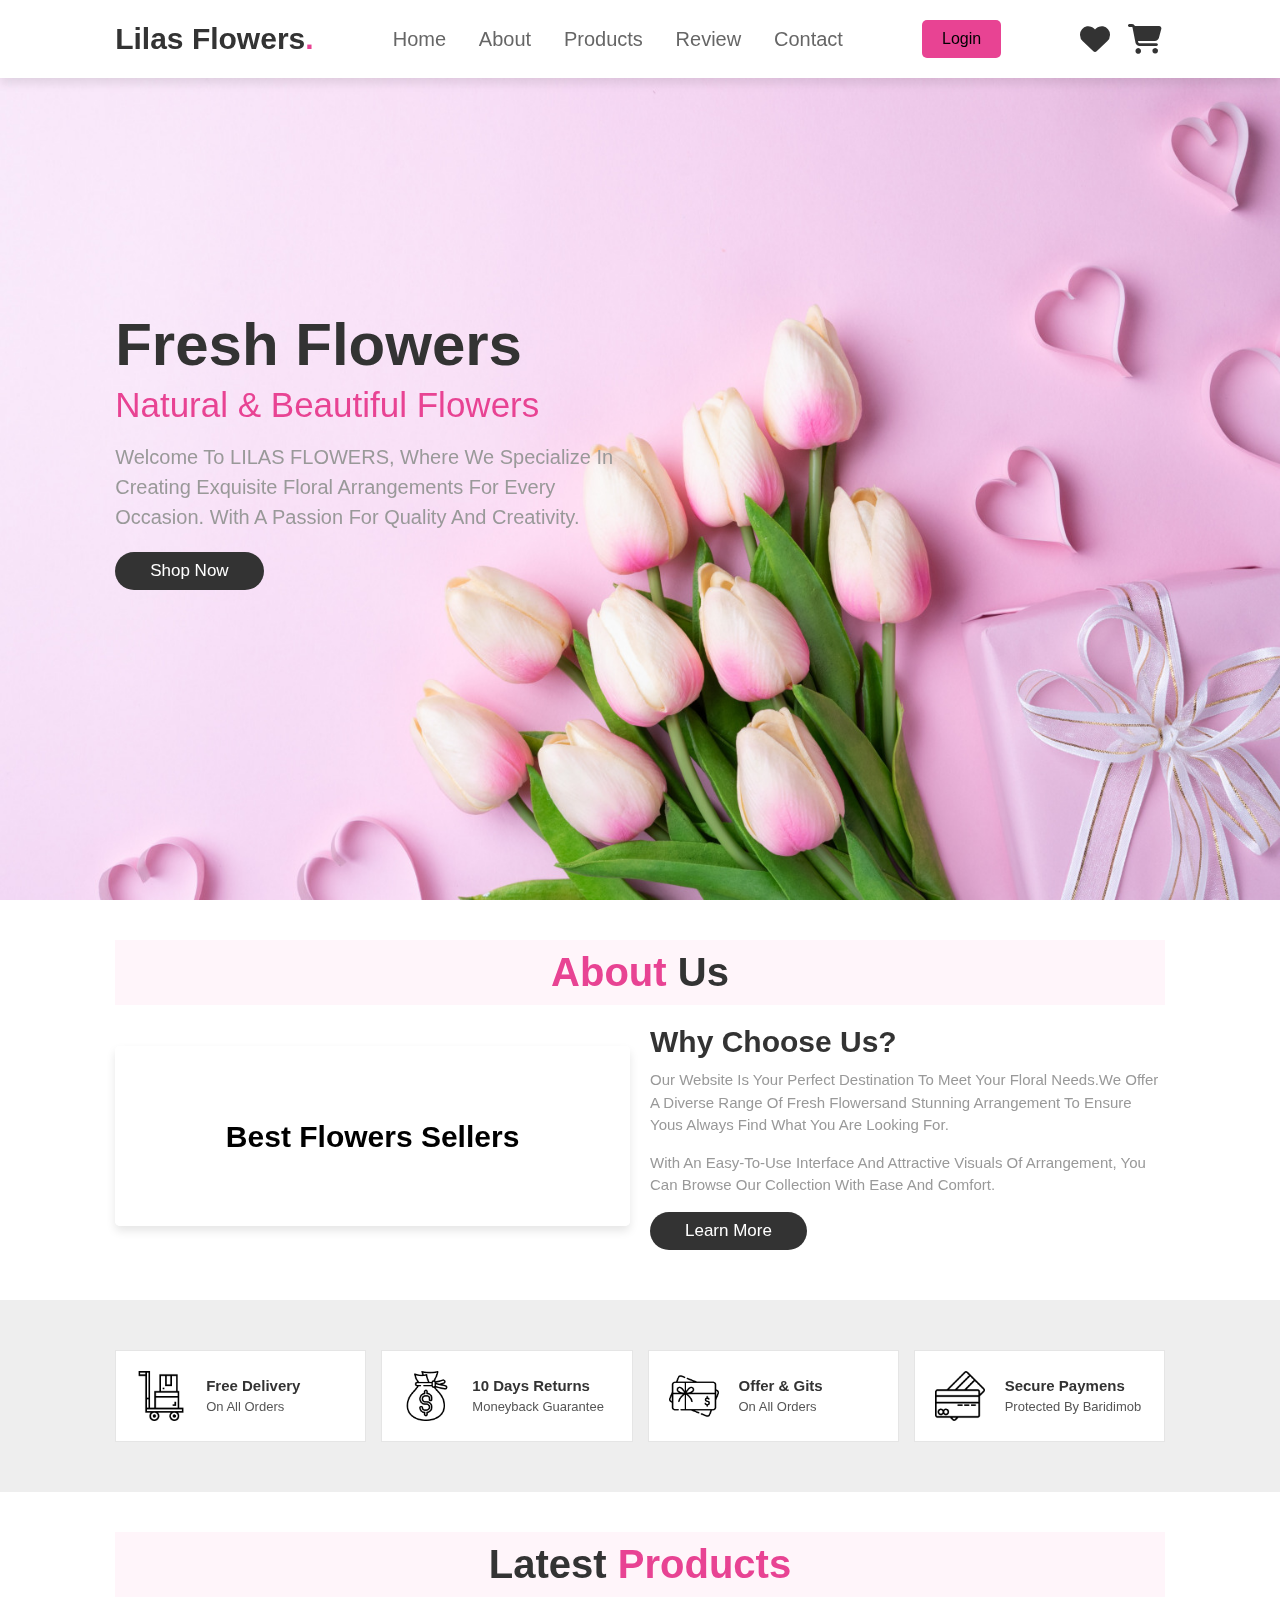
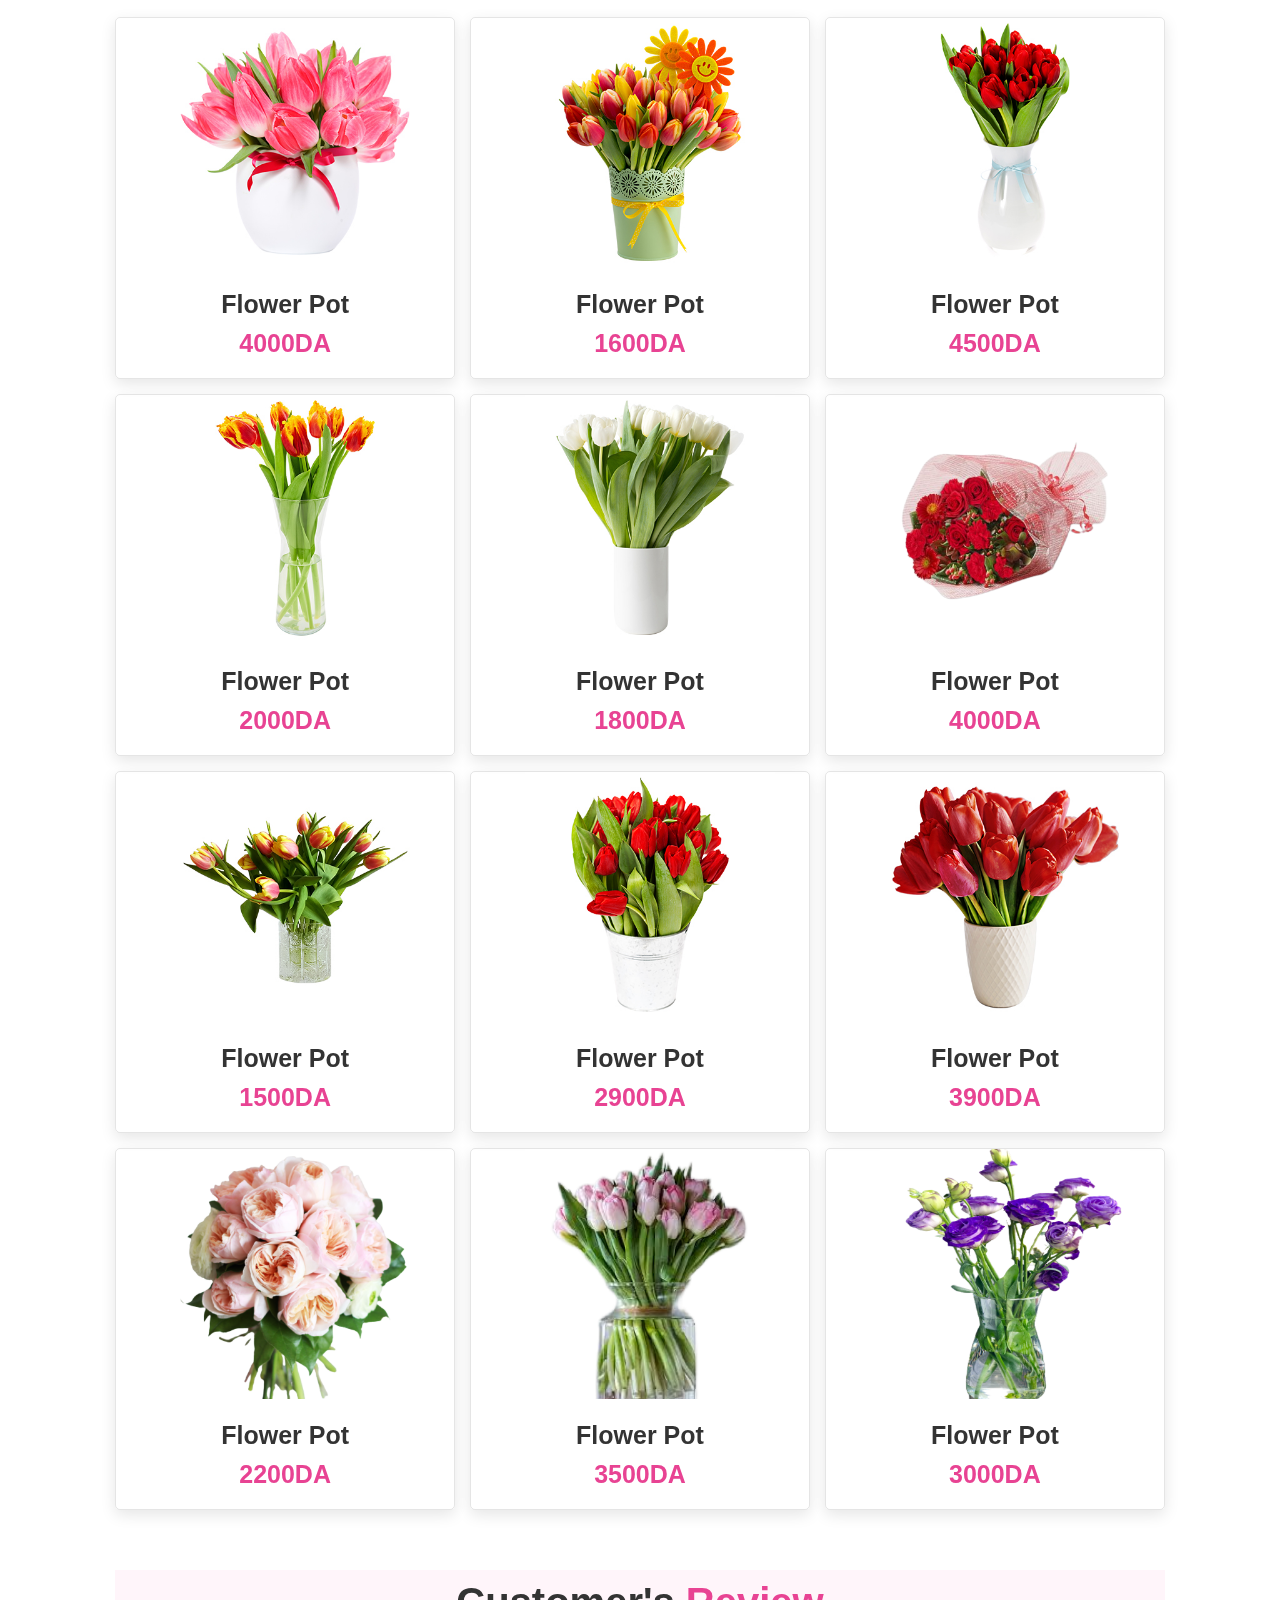
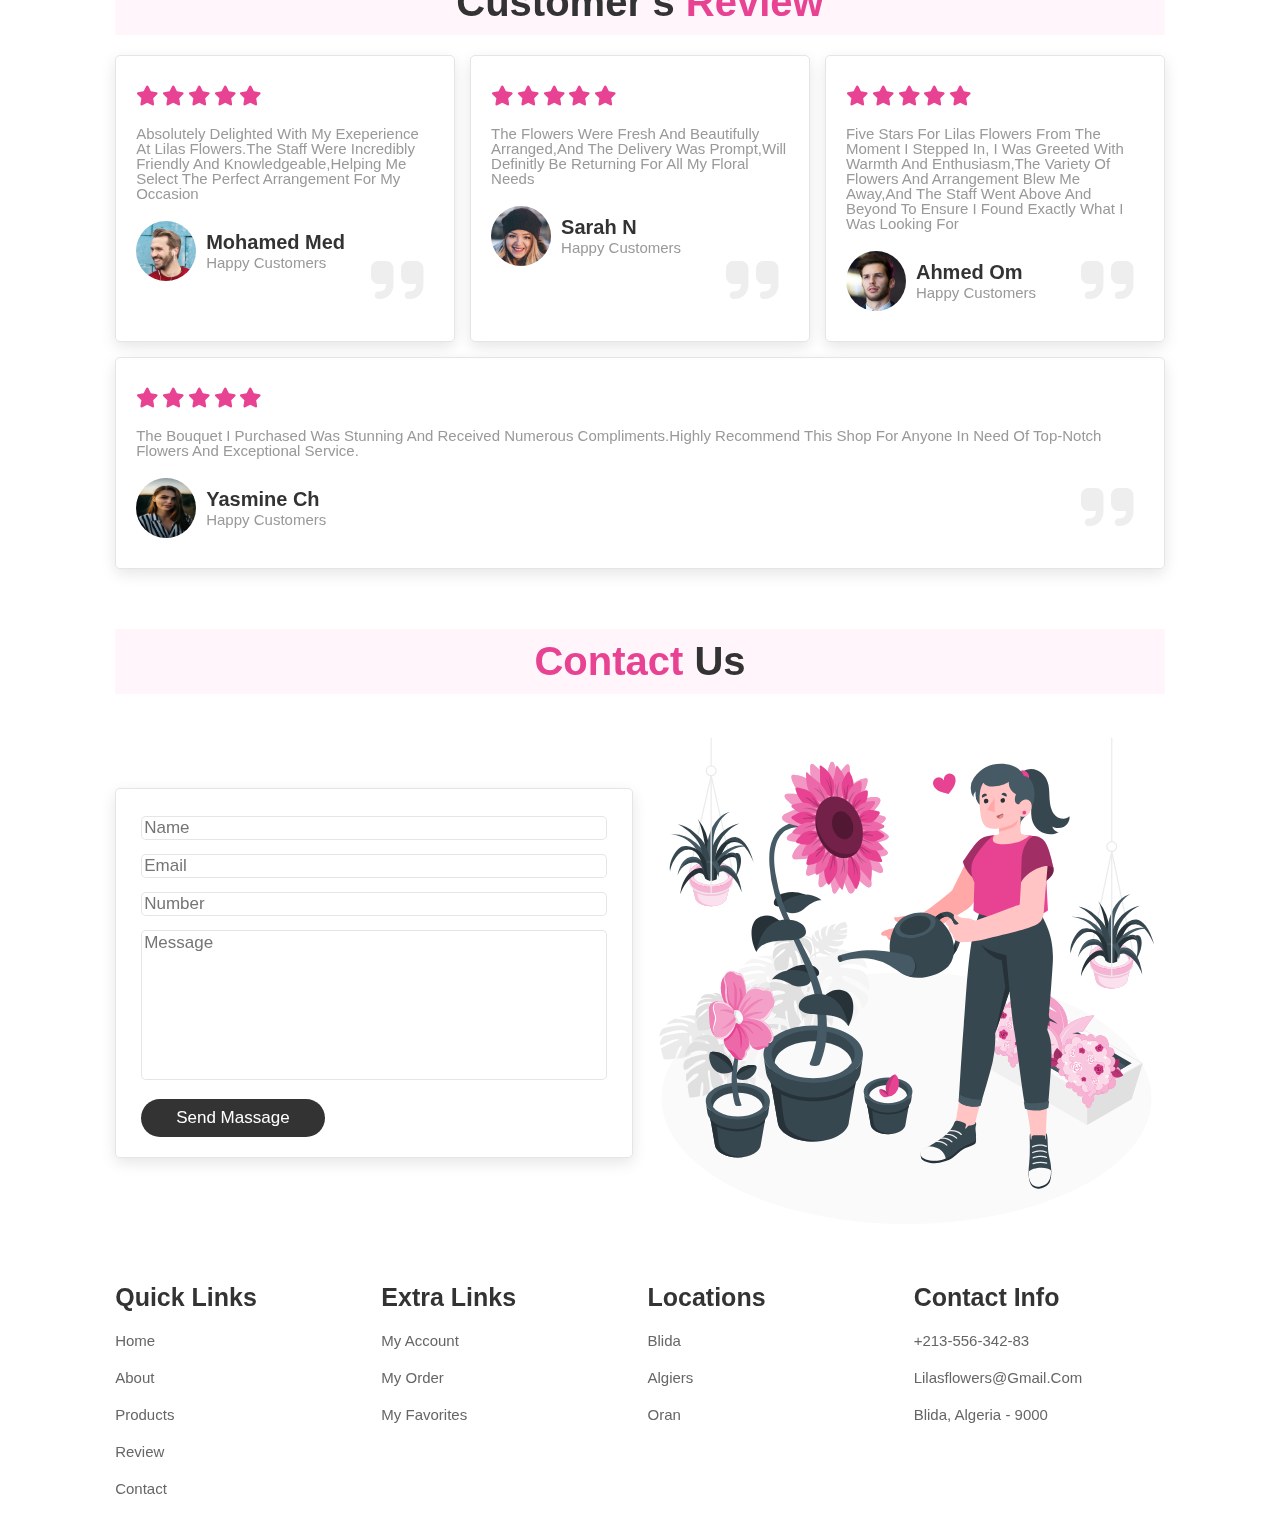
==== index.html @ ccbb98de "first commit" ====
<!DOCTYPE html>
<html lang="en">

<head>
    <meta charset="UTF-8">
    <meta name="viewport" content="width=device-width, initial-scale=1.0">
    <title>Complete Responsive Flower Website Design Tutorials</title>
    <!--Font awesome cdn link-->
    <link rel="stylesheet" href="https://cdnjs.cloudflare.com/ajax/libs/font-awesome/6.4.0/css/all.min.css">
    <!--custom css file link-->
    <link rel="stylesheet" href="style.css">
</head>

<body>

    <!--Header section starts-->
    <header>
        <input type="checkbox" name="" id="toggler">
        <label for="toggler" class="fas fa-bars"></label>
        <a href="#" class="logo">Lilas flowers<span>.</span></a>
        <nav class="navbar">
            <a href="#home">Home</a>
            <a href="#about">About</a>
            <a href="#products">Products</a>
            <a href="#review">Review</a>
            <a href="#contact">Contact</a>
        </nav>
        <div>
            <a href="login.html" id="loginIcon">Login</a>

        </div>
        <div class="icons">
            <a href="#" class="fas fa-heart"></a>
            <a href="#" class="fas fa-shopping-cart"></a>
            <div class="user-icon-container">
                <a href="#" id="userIcon" class="fas fa-user"></a>
                <div id="userInfo" class="user-info-popup" style="display: none;">
                    <p id="username"></p>
                    <p id="email"></p>
                    <button id="logoutButton">Logout</button>
                </div>
            </div>
        </div>

    </header>
    <!--Header section ends-->


    <!--Home section starts-->
    <section class="home" id="home">
        <div class="content">
            <h3>Fresh Flowers</h3>
            <span>Natural & beautiful flowers</span>
            <p>Welcome to LILAS FLOWERS, where we specialize in creating exquisite floral arrangements for every
                occasion. with a passion for quality and creativity.</p>
            <a href="#products" class="btn"> Shop Now</a>
        </div>
    </section>


    <!--Home section ends-->


    <!--About section starts-->
    <section class="about" id="about">
        <h1 class="heading"><span>about</span> us</h1>
        <div class="row">
            <div class="video-container">
                <video src="images/about-vid.mp4" loop autoplay muted></video>
                <h3>best flowers sellers</h3>
            </div>
            <div class="content">
                <h3>why choose us?</h3>
                <p>Our Website is your perfect destination to meet your floral needs.We offer a diverse range of fresh
                    flowersand stunning arrangement to ensure yous always find what you are looking for.</p>
                <p>With an easy-to-use interface and attractive visuals of arrangement, you can browse our collection
                    with ease and comfort.</p>
                <a href="#" class="btn">Learn More</a>

            </div>
        </div>
    </section>

    <!--About section ends-->

    <!--icons section starts-->

    <section class="icons-container">
        <div class="icons">
            <img src="images/icon-1.png" alt="">
            <div class="info">
                <h3>Free delivery</h3>
                <span>on all orders</span>
            </div>
        </div>

        <div class="icons">
            <img src="images/icon-2.png" alt="">
            <div class="info">
                <h3>10 days returns</h3>
                <span>Moneyback guarantee</span>
            </div>
        </div>

        <div class="icons">
            <img src="images/icon-3.png" alt="">
            <div class="info">
                <h3>offer & gits</h3>
                <span>on all orders</span>
            </div>
        </div>

        <div class="icons">
            <img src="images/icon-4.png" alt="">
            <div class="info">
                <h3>secure paymens</h3>
                <span>protected by Baridimob</span>
            </div>
        </div>
    </section>

    <!--icons section ends-->

    <!--Products section stars-->

    <section class="products" id="products">
        <h1 class="heading">latest <span>products</span></h1>
        <div class="box-container">
            <div class="box">

                <div class="image">
                    <img src="images/img-1.jpg" alt="">
                    <div class="icons">
                        <a href="#" class="fas fa-heart"></a>
                        <a href="#" class="cart-btn">add to cart</a>
                        <a href="#" class="fas fa-share"></a>
                    </div>
                </div>
                <div class="content">
                    <h3>Flower pot</h3>
                    <div class="price">4000DA</div>
                </div>
            </div>

            <div class="box">

                <div class="image">
                    <img src="images/img-2.jpg" alt="">
                    <div class="icons">
                        <a href="#" class="fas fa-heart"></a>
                        <a href="#" class="cart-btn">add to cart</a>
                        <a href="#" class="fas fa-share"></a>
                    </div>
                </div>
                <div class="content">
                    <h3>Flower pot</h3>
                    <div class="price">1600DA</div>
                </div>
            </div>

            <div class="box">

                <div class="image">
                    <img src="images/img-3.jpg" alt="">
                    <div class="icons">
                        <a href="#" class="fas fa-heart"></a>
                        <a href="#" class="cart-btn">add to cart</a>
                        <a href="#" class="fas fa-share"></a>
                    </div>
                </div>
                <div class="content">
                    <h3>Flower pot</h3>
                    <div class="price">4500DA</div>
                </div>
            </div>

            <div class="box">

                <div class="image">
                    <img src="images/img-4.jpg" alt="">
                    <div class="icons">
                        <a href="#" class="fas fa-heart"></a>
                        <a href="#" class="cart-btn">add to cart</a>
                        <a href="#" class="fas fa-share"></a>
                    </div>
                </div>
                <div class="content">
                    <h3>Flower pot</h3>
                    <div class="price">2000DA</div>
                </div>
            </div>

            <div class="box">

                <div class="image">
                    <img src="images/img-5.jpg" alt="">
                    <div class="icons">
                        <a href="#" class="fas fa-heart"></a>
                        <a href="#" class="cart-btn">add to cart</a>
                        <a href="#" class="fas fa-share"></a>
                    </div>
                </div>
                <div class="content">
                    <h3>Flower pot</h3>
                    <div class="price">1800DA</div>
                </div>
            </div>

            <div class="box">

                <div class="image">
                    <img src="images/img-6.png" alt="">
                    <div class="icons">
                        <a href="#" class="fas fa-heart"></a>
                        <a href="#" class="cart-btn">add to cart</a>
                        <a href="#" class="fas fa-share"></a>
                    </div>
                </div>
                <div class="content">
                    <h3>Flower pot</h3>
                    <div class="price">4000DA</div>
                </div>
            </div>

            <div class="box">

                <div class="image">
                    <img src="images/img-7.jpg" alt="">
                    <div class="icons">
                        <a href="#" class="fas fa-heart"></a>
                        <a href="#" class="cart-btn">add to cart</a>
                        <a href="#" class="fas fa-share"></a>
                    </div>
                </div>
                <div class="content">
                    <h3>Flower pot</h3>
                    <div class="price">1500DA</div>
                </div>
            </div>

            <div class="box">

                <div class="image">
                    <img src="images/img-8.jpg" alt="">
                    <div class="icons">
                        <a href="#" class="fas fa-heart"></a>
                        <a href="#" class="cart-btn">add to cart</a>
                        <a href="#" class="fas fa-share"></a>
                    </div>
                </div>
                <div class="content">
                    <h3>Flower pot</h3>
                    <div class="price">2900DA</div>
                </div>
            </div>

            <div class="box">

                <div class="image">
                    <img src="images/img-9.jpg" alt="">
                    <div class="icons">
                        <a href="#" class="fas fa-heart"></a>
                        <a href="#" class="cart-btn">add to cart</a>
                        <a href="#" class="fas fa-share"></a>
                    </div>
                </div>
                <div class="content">
                    <h3>Flower pot</h3>
                    <div class="price">3900DA</div>
                </div>
            </div>

            <div class="box">

                <div class="image">
                    <img src="images/img-10.png" alt="">
                    <div class="icons">
                        <a href="#" class="fas fa-heart"></a>
                        <a href="#" class="cart-btn">add to cart</a>
                        <a href="#" class="fas fa-share"></a>
                    </div>
                </div>
                <div class="content">
                    <h3>Flower pot</h3>
                    <div class="price">2200DA</div>
                </div>
            </div>

            <div class="box">

                <div class="image">
                    <img src="images/img-11.png" alt="">
                    <div class="icons">
                        <a href="#" class="fas fa-heart"></a>
                        <a href="#" class="cart-btn">add to cart</a>
                        <a href="#" class="fas fa-share"></a>
                    </div>
                </div>
                <div class="content">
                    <h3>Flower pot</h3>
                    <div class="price">3500DA</div>
                </div>
            </div>

            <div class="box">

                <div class="image">
                    <img src="images/img-12.png" alt="">
                    <div class="icons">
                        <a href="#" class="fas fa-heart"></a>
                        <a href="#" class="cart-btn">add to cart</a>
                        <a href="#" class="fas fa-share"></a>
                    </div>
                </div>
                <div class="content">
                    <h3>Flower pot</h3>
                    <div class="price">3000DA </div>
                </div>
            </div>
        </div>
    </section>
    <!--Products section ends-->


    <!--review section starts-->
    <section class="review" id="review">
        <h1 class="heading">customer's <span>review</span></h1>
        <div class="box-container">
            <div class="box">
                <div class="stars">
                    <i class="fas fa-star"></i>
                    <i class="fas fa-star"></i>
                    <i class="fas fa-star"></i>
                    <i class="fas fa-star"></i>
                    <i class="fas fa-star"></i>
                </div>
                <p>Absolutely delighted with my exeperience at lilas flowers.the staff were incredibly friendly and
                    knowledgeable,helping me select the perfect arrangement for my occasion</p>
                <div class="user">
                    <img src="images/pic-1.png" alt="">
                    <div class="user-info">
                        <h3>Mohamed med</h3>
                        <span>Happy Customers</span>
                    </div>
                </div>
                <span class="fas fa-quote-right"></span>
            </div>

            <div class="box">
                <div class="stars">
                    <i class="fas fa-star"></i>
                    <i class="fas fa-star"></i>
                    <i class="fas fa-star"></i>
                    <i class="fas fa-star"></i>
                    <i class="fas fa-star"></i>
                </div>
                <p>the flowers were fresh and beautifully arranged,and the delivery was prompt,will definitly be
                    returning for all my floral needs </p>
                <div class="user">
                    <img src="images/pic-2.png" alt="">
                    <div class="user-info">
                        <h3>Sarah N</h3>
                        <span>Happy Customers</span>
                    </div>
                </div>
                <span class="fas fa-quote-right"></span>
            </div>

            <div class="box">
                <div class="stars">
                    <i class="fas fa-star"></i>
                    <i class="fas fa-star"></i>
                    <i class="fas fa-star"></i>
                    <i class="fas fa-star"></i>
                    <i class="fas fa-star"></i>
                </div>
                <p>five stars for lilas flowers from the moment i stepped in, i was greeted with warmth and
                    enthusiasm,the variety of flowers and arrangement blew me away,and the staff went above and beyond
                    to ensure i found exactly what i was looking for</p>
                <div class="user">
                    <img src="images/pic-3.png" alt="">
                    <div class="user-info">
                        <h3>Ahmed om </h3>
                        <span>Happy Customers</span>
                    </div>
                </div>
                <span class="fas fa-quote-right"></span>
            </div>

            <div class="box">
                <div class="stars">
                    <i class="fas fa-star"></i>
                    <i class="fas fa-star"></i>
                    <i class="fas fa-star"></i>
                    <i class="fas fa-star"></i>
                    <i class="fas fa-star"></i>
                </div>
                <p>the bouquet i purchased was stunning and received numerous compliments.Highly recommend this shop for
                    anyone in need of top-notch flowers and exceptional service.</p>
                <div class="user">
                    <img src="images/pic-4.jpg" alt="">
                    <div class="user-info">
                        <h3>Yasmine Ch</h3>
                        <span>Happy Customers</span>
                    </div>
                </div>
                <span class="fas fa-quote-right"></span>
            </div>
        </div>
    </section>

    <!--review section ends-->


    <!--contact section starts-->
    <section class="contact" id="contact">
        <h1 class="heading"><span>contact</span> us</h1>
        <div class="row">
            <form action="">
                <input type="text" class="box" placeholder="Name">
                <input type="email" class="box" placeholder="Email">
                <input type="number" class="box" placeholder="Number">
                <textarea name="" class="box" placeholder="Message" id="" cols="30" rows="10"></textarea>
                <input type="submit" value="send massage" class="btn">
            </form>
            <div class="image">
                <img src="images/contact-img.svg" alt="">
            </div>
        </div>
    </section>
    <!--contact section ends-->

    <!--footer section starts-->
    <section class="footer">
        <div class="box-container">
            <div class="box">
                <h3>quick links</h3>
                <a href="#">home</a>
                <a href="#">about</a>
                <a href="#">products</a>
                <a href="#">review</a>
                <a href="#">contact</a>
            </div>
            <div class="box">
                <h3>Extra links</h3>
                <a href="#">my account</a>
                <a href="#">my order</a>
                <a href="#">my favorites</a>
            </div>
            <div class="box">
                <h3>Locations</h3>
                <a href="#">Blida</a>
                <a href="#">Algiers</a>
                <a href="#">oran</a>
            </div>

            <div class="box">
                <h3>contact info</h3>
                <a href="#">+213-556-342-83</a>
                <a href="#">Lilasflowers@gmail.com</a>
                <a href="#">blida, Algeria - 9000</a>


            </div>
        </div>

    </section>

    <!--footer section ends-->

    <script>
        window.onload = function () {
            const currentUser = JSON.parse(sessionStorage.getItem('currentUser'));
            if (currentUser) {
                // If a user is logged in, show the user icon and set the user information
                document.getElementById('loginIcon').style.display = 'none';
                document.getElementById('userIcon').style.display = 'block';
                document.getElementById('username').textContent = currentUser.username;
                document.getElementById('email').textContent = currentUser.email;
            } else {
                // If no user is logged in, hide the user icon
                document.getElementById('userIcon').style.display = 'none';
                document.getElementById('loginIcon').style.display = 'block';
            }

            document.getElementById('userIcon').onclick = function () {
                // Toggle the display of the user information
                const userInfo = document.getElementById('userInfo');
                userInfo.style.display = userInfo.style.display === 'none' ? 'block' : 'none';
            };

            document.getElementById('logoutButton').onclick = function () {
                // Clear the user session
                sessionStorage.removeItem('currentUser');

                // Hide the user information and logout button
                document.getElementById('userInfo').style.display = 'none';

                // Show the login button
                document.getElementById('loginIcon').style.display = 'block';

                // Optionally, you can also reload the page
                location.reload();
            };
        };
    </script>




</body>

</html>
---- style.css ----
:root {
    --pink: #e84393;
}

* {
    margin: 0;
    box-sizing: border-box;
    font-family: Verdana, Geneva, Tahoma, sans-serif;
    outline: none;
    border: none;
    text-decoration: none;
    text-transform: capitalize;
    transition: .2s linear;

}


html {
    font-size: 62.5%;
    scroll-behavior: smooth;
    scroll-padding-top: 6rem;
    overflow-x: hidden;
}

section {
    padding: 2rem 9%;

}

.heading {
    text-align: center;
    font-size: 4rem;
    color: #333;
    padding: 1rem;
    margin: 2rem 0;
    background: rgba(255, 51, 153, .05);

}

.heading span {
    color: var(--pink);
}

.btn {
    display: inline-block;
    margin-top: 1rem;
    border-radius: 5rem;
    background: #333;
    color: #fff;
    padding: .9rem 3.5rem;
    cursor: pointer;
    font-size: 1.7rem;
}

.btn:hover {
    background: var(--pink);
}

header {
    position: fixed;
    top: 0;
    left: 0;
    right: 0;
    background: #fff;
    padding: 2rem 9%;
    display: flex;
    align-items: center;
    justify-content: space-between;
    z-index: 1000;
    box-shadow: 0 .5rem 1rem rgb(0, 0, 0, .1);
}

header .logo {
    font-size: 3rem;
    color: #333;
    font-weight: bolder;
}

header .logo span {
    color: var(--pink);
}

header .navbar a {
    font-size: 2rem;
    padding: 0 1.5rem;
    color: #666;
}

header .navbar a:hover {
    color: var(--pink);
}

header .icons a {
    font-size: 3rem;
    color: #333;
    margin-left: 1.5rem;
}

header .icons a:hover {
    color: var(--pink);
}

header #toggler {
    display: none;
}

header .fa-bars {
    font-size: 3rem;
    color: #333;
    border-radius: .5rem;
    padding: .5rem 1.5rem;
    cursor: pointer;
    border: .1rem solid rgba(0, 0, 0, .3);
    display: none;
}


.home {
    display: flex;
    align-items: center;
    min-height: 100vh;
    background: url(/images/background.png) no-repeat;
    background-size: cover;
    background-position: center;
}

.home .content {
    max-width: 50rem;
}

.home .content h3 {
    font-size: 6rem;
    color: #333;
}

.home .content span {
    font-size: 3.5rem;
    color: var(--pink);
    padding: 1rem 0;
    line-height: 1.5;
}

.home .content p {
    font-size: 2rem;
    color: #999;
    padding: 1rem 0;
    line-height: 1.5;
}

.about .row {
    display: flex;
    align-items: center;
    gap: 2rem;
    flex-wrap: wrap;
    pad: 2rem 0;
    padding-bottom: 3rem;

}

.about .row .video-container {
    flex: 1 1 40rem;
    position: relative;
}


.about .row .video-container video {
    width: 100%;
    border: 1.5rem solid #fff;
    border-radius: .5rem;
    box-shadow: 0 .5rem 1rem rgba(0, 0, 0, .1);
    object-fit: cover;
}


.about .row .video-container h3 {
    position: absolute;
    top: 50%;
    transform: translateY(-50%);
    font-size: 3rem;
    background: #fff;
    width: 100%;
    padding: 1rem 2rem;
    text-align: center;
    mix-blend-mode: screen;

}

.about .row .content {
    flex: 1 1 40rem;
}

.about .row .content h3 {
    font-size: 3rem;
    color: #333;

}

.about .row .content p {
    font-size: 1.5rem;
    color: #999;
    padding: .5rem 0;
    padding-top: 1rem;
    line-height: 1.5;

}

.icons-container {
    background: #eee;
    display: flex;
    flex-wrap: wrap;
    gap: 1.5rem;
    padding-top: 5rem;
    padding-bottom: 5rem;
}

.icons-container .icons {
    background: #fff;
    border: .1rem solid rgba(0, 0, 0, .1);
    padding: 2rem;
    display: flex;
    align-items: center;
    flex: 1 1 25rem;
}

.icons-container .icons img {
    height: 5rem;
    margin-right: 2rem;
}

.icons-container .icons h3 {
    color: #333;
    padding-bottom: .5rem;
    font-size: 1.5rem;
}


.icons-container .icons span {
    color: #555;
    font-size: 1.3rem;
}

.products .box-container {
    display: flex;
    flex-wrap: wrap;
    gap: 1.5rem;

}

.products .box-container .box {
    flex: 1 1 30rem;
    box-shadow: 0 .5rem 1.5rem rgba(0, 0, 0, .1);
    border-radius: .5rem;
    border: .1rem solid rgba(0, 0, 0, .1);
    position: relative;
}

.products .box-container .box .discount {
    position: absolute;
    top: 1rem;
    left: 1rem;
    padding: .7rem 1rem;
    font-size: 2rem;
    color: var(--pink);
    background: rgba(255, 51, 153, 0.5);
    z-index: 1;
    border-radius: .5rem;
}

.products .box-container .box .image {
    position: relative;
    text-align: center;
    padding-left: 2rem;
    overflow: hidden;
}

.products .box-container .box .image img {
    height: 25rem;
}

.products .box-container .box:hover .image img {
    transform: scale(1.1);
}

.products .box-container .box .image .icons {
    position: absolute;
    bottom: -7rem;
    left: 0;
    right: 0;
    display: flex;
}

.products .box-container .box:hover .image .icons {
    bottom: 0;
}

.products .box-container .box:hover .image .icons a {
    height: 5rem;
    line-height: 5rem;
    font-size: 2rem;
    width: 50%;
    background: var(--pink);
    color: #fff;
}

.products .box-container .box:hover .image .icons .cart-btn {
    border-left: .1rem solid #fff7;
    border-right: .1rem solid #fff7;
    width: 100%;
}

.products .box-container .box:hover .image .icons a:hover {
    background: #333;
}

.products .box-container .box .content {
    padding: 2rem;
    text-align: center;
}

.products .box-container .box .content h3 {
    font-size: 2.5rem;
    color: #333;
}

.products .box-container .box .content .price {
    font-size: 2.5rem;
    color: var(--pink);
    font-weight: bolder;
    padding-top: 1rem;
}

.products .box-container .box .content .price span {
    font-size: 1.5rem;
    color: #999;
    font-weight: lighter;
    text-decoration: line-through;
}

.review .box-container {
    display: flex;
    flex-wrap: wrap;
    gap: 1.5rem;
}

.review .box-container .box {
    flex: 1 1 30rem;
    box-shadow: 0 .5rem 1.5rem rgba(0, 0, 0, .1);
    border-radius: .5rem;
    padding: 3rem 2rem;
    position: relative;
    border: .1rem solid rgba(0, 0, 0, .1);

}


.review .box-container .box .fa-quote-right {
    position: absolute;
    bottom: 3rem;
    right: 3rem;
    font-size: 6rem;
    color: #eee;

}

.review .box-container .box .stars i {
    color: var(--pink);
    font-size: 2rem;
}

.review .box-container .box p {
    color: #999;
    font-size: 1.5rem;
    line-height: 1.5rem;
    padding-top: 2rem;
}

.review .box-container .box .user {
    display: flex;
    align-items: center;
    padding-top: 2rem;

}

.review .box-container .box .user img {
    height: 6rem;
    width: 6rem;
    border-radius: 50%;
    object-fit: cover;
    margin-right: 1rem;
}

.review .box-container .box .user h3 {
    font-size: 2rem;
    color: #333;
}


.review .box-container .box .user span {
    font-size: 1.5rem;
    color: #999;
}

.contact .row {
    display: flex;
    flex-wrap: wrap;
    gap: 1.5rem;
    align-items: center;
}

.contact .row form {
    flex: 1 1 40rem;
    padding: 2rem 2.5rem;
    box-shadow: 0 .5rem 1.5rem rgba(0, 0, 0, .1);
    border: .1rem solid rgba(0, 0, 0, .1);
    background: #fff;
    border-radius: .5rem;
}

.contact .row .image {
    flex: 1 1 40rem;

}

.contact.row .image img {
    width: 100%;
}

.contact .row form .box {
    pad: 1rem;
    font-size: 1.7rem;
    color: #333;
    text-transform: none;
    border: .1rem solid rgba(0, 0, 0, .1);
    border-radius: .5rem;
    margin: .7rem 0;
    width: 100%;
}

.contact .row form .box:focus {
    border-color: var(--pink);
}

.contact .row form textarea {
    height: 15rem;
    resize: none;
}


.footer .box-container {
    display: flex;
    flex-wrap: wrap;
    gap: 1.5rem;
}

.footer .box-container .box {
    flex: 1 1 25rem;
}

.footer .box-container .box h3 {
    color: #333;
    font-size: 2.5rem;
    padding: 1rem 0;
}

.footer .box-container .box a {
    display: block;
    color: #666;
    font-size: 1.5rem;
    padding: 1rem 0;
}


.footer .box-container .box a:hover {
    color: var(--pink);
    text-decoration: underline;
}

.footer .box-container .box img {
    margin-top: 1rem;
}

.footer .credit {
    text-align: center;
    padding: 1.5rem;
    margin-top: 1.5rem;
    padding-top: 2.5rem;
    font-size: 2rem;
    color: #333;
    border-top: .1rem solid rgba(0, 0, 0, .1);
}

.footer .credit span {
    color: var(--pink);
}






/* media queries*/
@media (max-width:991px) {

    html {
        font-size: 55%
    }

    header {
        padding: 2rem;
    }

    section {
        padding: 2rem;
    }

    .home {
        background-position: center;
    }

}

@media (max-width:768px) {
    html .fa-bars {
        display: block;
    }

    header .navbar {
        position: absolute;
        top: 100%;
        left: 0;
        right: 0;
        background: #eee;
        border-top: .1rem solid rgba(0, 0, 0, .1);
        clip-path: polygon(0 0, 100% 0, 100% 0, 0 0);
    }

    header #toggler:checked~.navbar {
        clip-path: polygon(0 0, 100% 0, 100% 100%, 0% 100%);
        ;
    }

    header .navbar a {
        margin: 1.5rem;
        padding: 1.5rem;
        background: #fff;
        border: .1rem solid rgb(0, 0, 0, .1);
        display: block;
    }

    .home.content h3 {
        font-size: 5rem;

    }

    .home.content span {
        font-size: 2.5rem;

    }

    .icons-container .icons h3 {

        font-size: 2rem;
    }


    .icons-container .icons span {
        font-size: 1.7rem;
    }
}


@media (max-width:450px) {

    html {
        font-size: 50%
    }

    .heading {
        font-size: 3rem;
    }

}

.Login-btn {
    border-radius: 50px;
    cursor: pointer;
    height: 40px;
    width: 100px;
    background-color: #e84393;
    font-weight: 600;
    color: white;
    font-size: medium;
}

.login-section {
    padding-top: px;
    display: flex;
    align-items: center;
    justify-content: center;

}

.login-form {

    border: none;
    padding: 40px;
    background: rgba(247, 247, 247, 0.6);
    color: #f9f9f9;
    width: 300px;
    font-family: 'Roboto', sans-serif;
    box-shadow: 0 0 15px rgba(0, 0, 0, 0.3);
    display: flex;
    flex-direction: column;
    align-items: center;
    justify-content: center;
}

.title {
    display: inline-block;
    position: relative;
    font-size: 2.8rem;
    text-transform: uppercase;
    margin-bottom: 3rem;
    color: #000000;
}

.title::after {
    content: '';
    position: absolute;
    left: 0;
    bottom: -5px;
    width: 100%;
    height: 3px;
    background: #e84393;
}

.field {
    margin-bottom: 3rem;
    padding: 0.2rem;
    font-size: 2rem;
    color: #000000;
    width: 100%;
    background: transparent;
    border: none;
    border-bottom: 2px solid black;
    outline: none;
}

.box {
    position: relative;
}

.box label {
    position: absolute;
    top: 0;
    left: 0;
    font-size: 1.7rem;
    transition: 0.5s;
    color: #000000;
}

.field:focus~label,
.field:valid~label {
    top: -15px;
    color: #e84393;
    font-size: 0.8rem;
}

.hide,
.show {
    position: absolute;
    right: 0;
    width: 20px;
    appearance: none;
    cursor: pointer;
    filter: brightness(0)invert(1);
}

.submit {
    display: block;
    margin: 0 auto;
    padding: 0.9rem 4rem;
    color: #ffffff;
    font-weight: 600;
    text-transform: uppercase;
    font-size: 1.2rem;
    background-color: #e84393;
    border: none;
    border-radius: 2rem;
    cursor: pointer;
}

.forget {
    font-size: 1.5rem;
    margin: 0.auto;
}

#forget {
    color: black;
    margin-top: 30px;
}

#click-here {
    font-size: 15px;
    text-decoration: underline;
    color: #e84393;
}

.login-text {
    color: black;
    font-size: medium;
}

.row {
    display: flex;
    justify-content: space-between;
}

.row .box {
    flex: 1;
    margin-right: 10px;
    /* Adjust as needed */
}

.row .box:last-child {
    margin-right: 0;
}




.flower-fusion-text {
    font-size: 40px;
    text-align: center;
    margin-top: 20px;
    font-weight: 600;
    color: #e84393;
    margin-bottom: 110px;
}

.flower-fusion-text span {
    color: black;
    font-weight: 600;
}

.username {
    font-size: 20px;
    /* Adjust as needed */
    margin-left: 10px;
    /* Space between the icon and the username */
}

.user-icon-container {
    position: relative;
    display: inline-block;
}

.user-info-popup {
    position: absolute;
    right: 0;
    background-color: #fff;
    padding: 10px;
    border: 1px solid #ccc;
    border-radius: 5px;
    z-index: 1;
    width: auto;
    height: auto;
    /* Adjust as needed */
}

.user-info-popup p {
    margin: 0 0 10px;
    font-size: 16px;
    /* Adjust as needed */
    color: #333;
    /* Adjust as needed */
}

.user-info-popup button {
    display: block;
    width: 100%;
    padding: 5px;
    font-size: 16px;
    /* Adjust as needed */
    color: #fff;
    /* Adjust as needed */
    background-color: #ff00f2;
    /* Adjust as needed */
    border: none;
    border-radius: 5px;
    cursor: pointer;
}

.user-info-popup button:hover {
    background-color: #666;
    /* Adjust as needed */
}

#loginIcon {
    display: inline-block;
    padding: 10px 20px;
    font-size: 16px;
    text-decoration: none;
    color: #000000;
    background-color: #e84393;
    border-radius: 5px;
    border: none;
    transition: background-color 0.3s ease;
}

#loginIcon:hover {
    background-color: #0056b3;
}

.login-section,
.signup-section {
    padding-top: 120px;
    /* Adjust this value to match the height of your header */
}
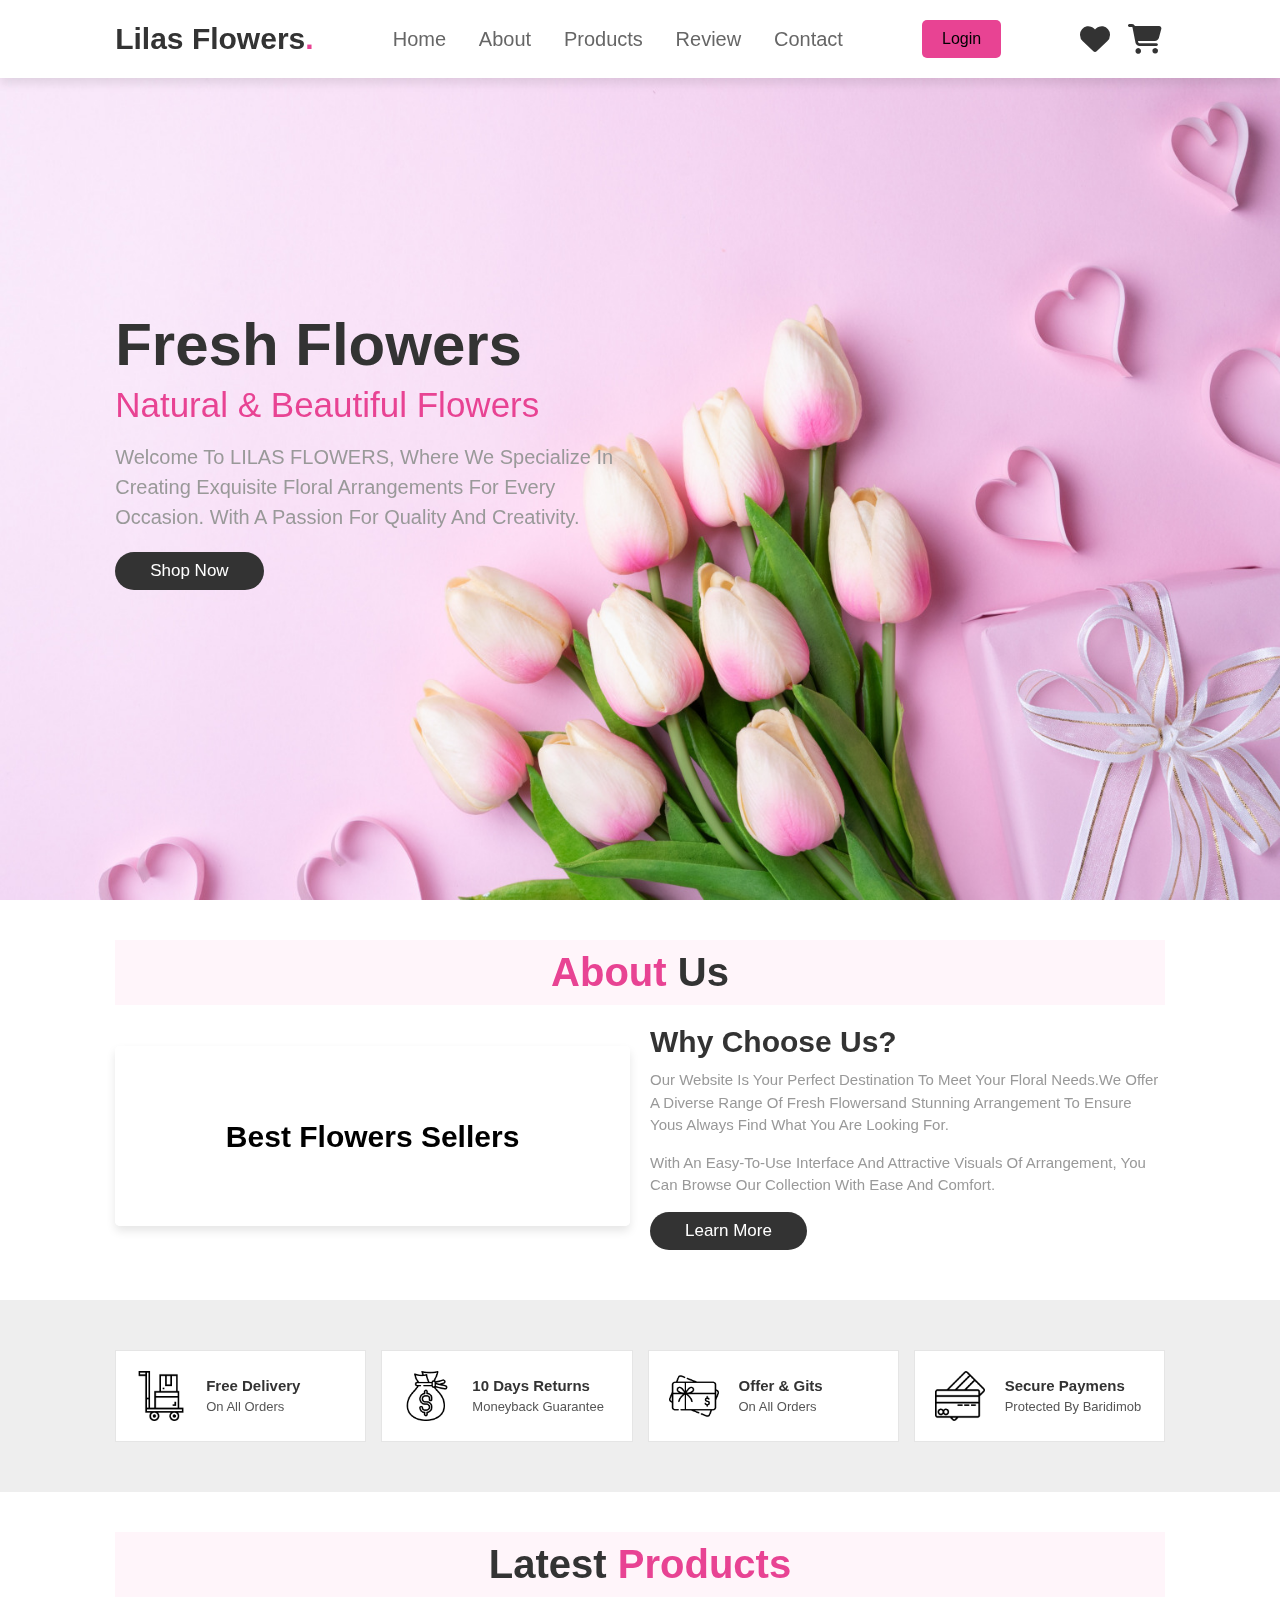
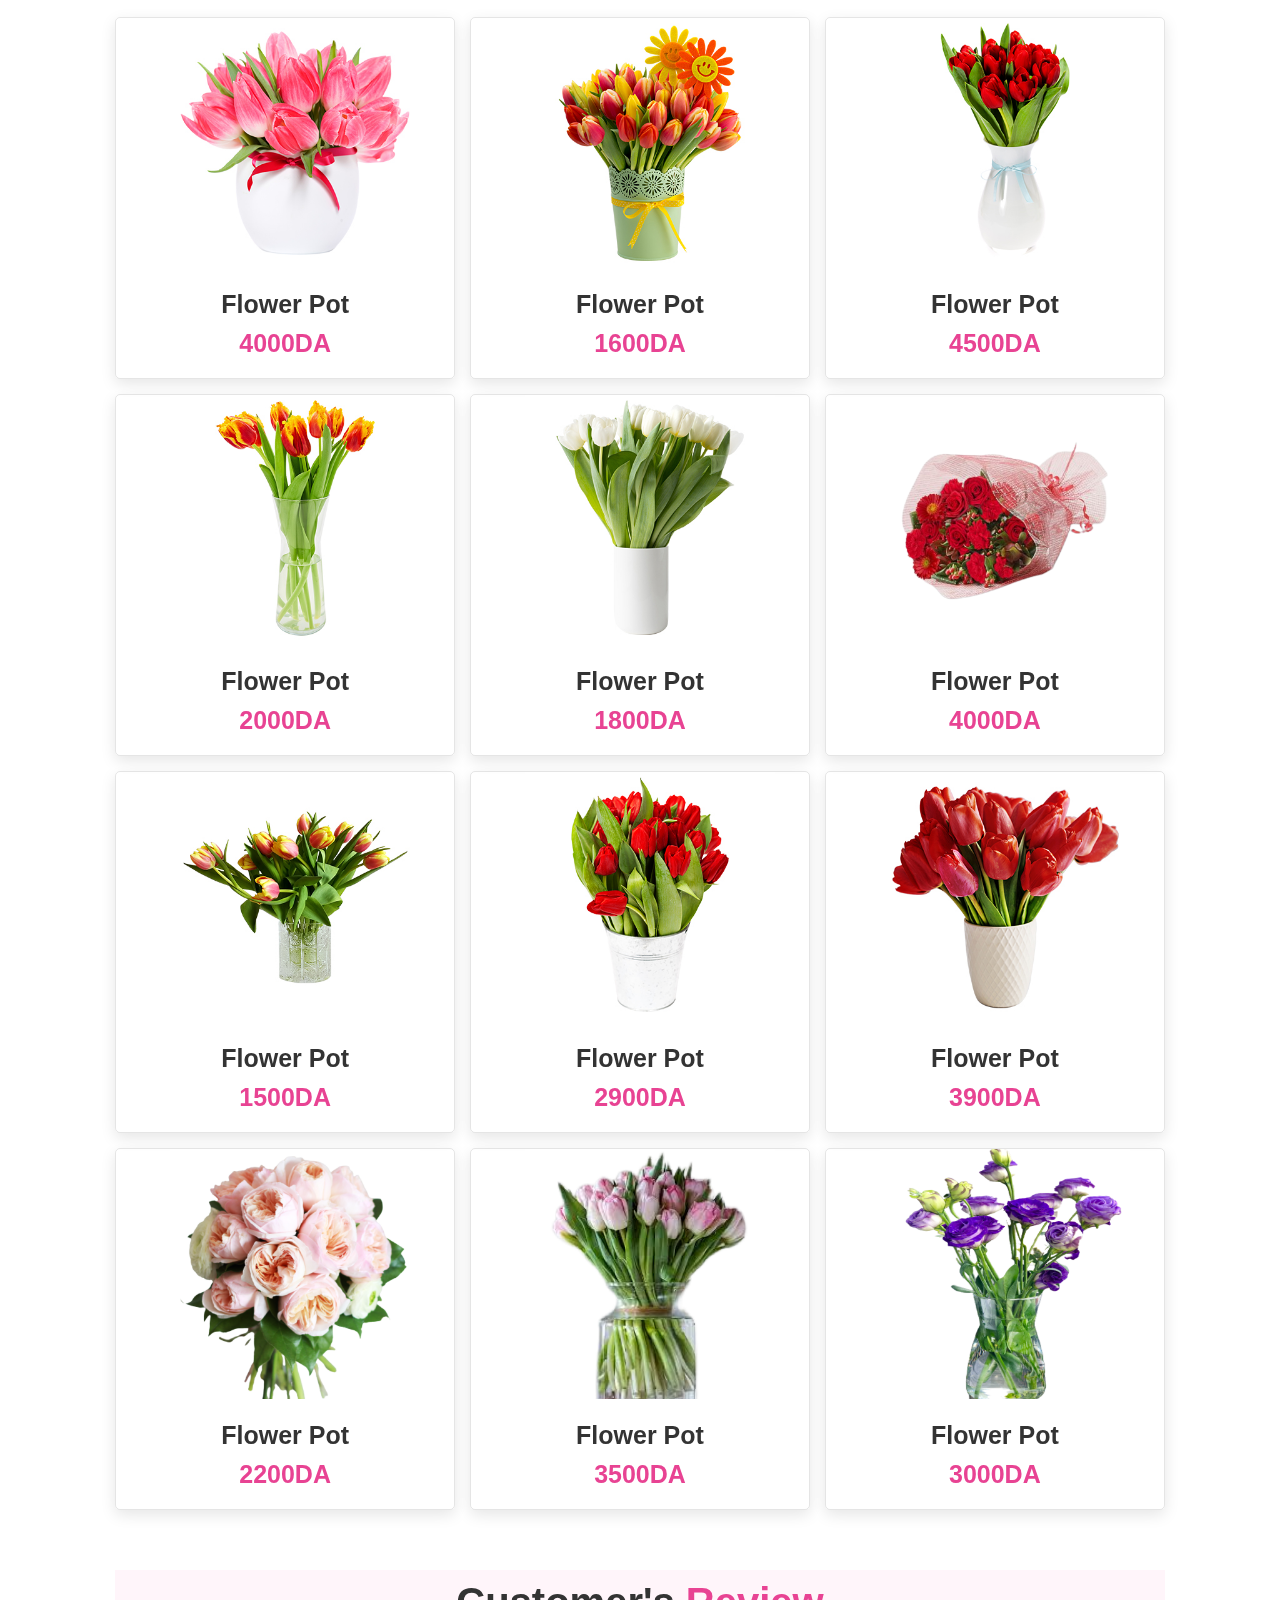
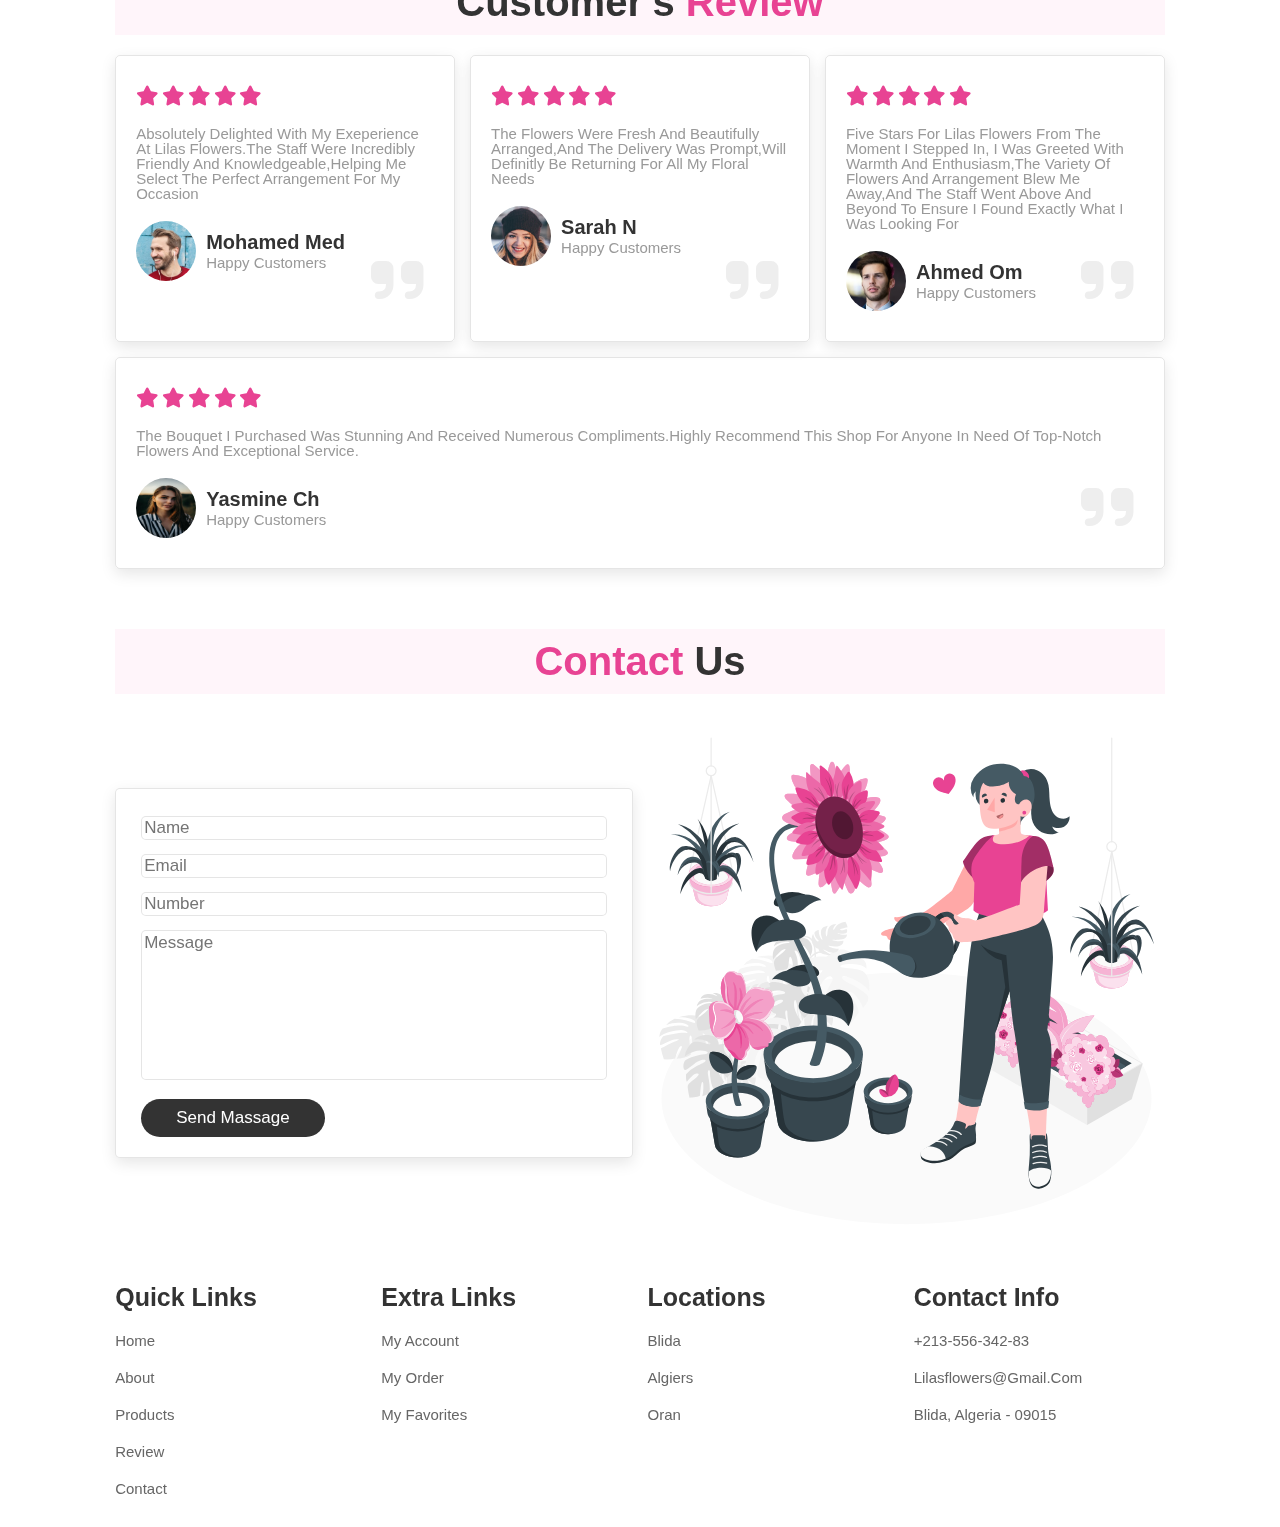
==== commit d627c098: "bottom buttons fix" ====
--- a/index.html
+++ b/index.html
@@ -435,11 +435,11 @@
         <div class="box-container">
             <div class="box">
                 <h3>quick links</h3>
-                <a href="#">home</a>
-                <a href="#">about</a>
-                <a href="#">products</a>
-                <a href="#">review</a>
-                <a href="#">contact</a>
+                <a href="#home">home</a>
+                <a href="#about">about</a>
+                <a href="#products">products</a>
+                <a href="#review">review</a>
+                <a href="#contact">contact</a>
             </div>
             <div class="box">
                 <h3>Extra links</h3>
@@ -458,7 +458,7 @@
                 <h3>contact info</h3>
                 <a href="#">+213-556-342-83</a>
                 <a href="#">Lilasflowers@gmail.com</a>
-                <a href="#">blida, Algeria - 9000</a>
+                <a href="#">blida, Algeria - 09015</a>
 
 
             </div>
